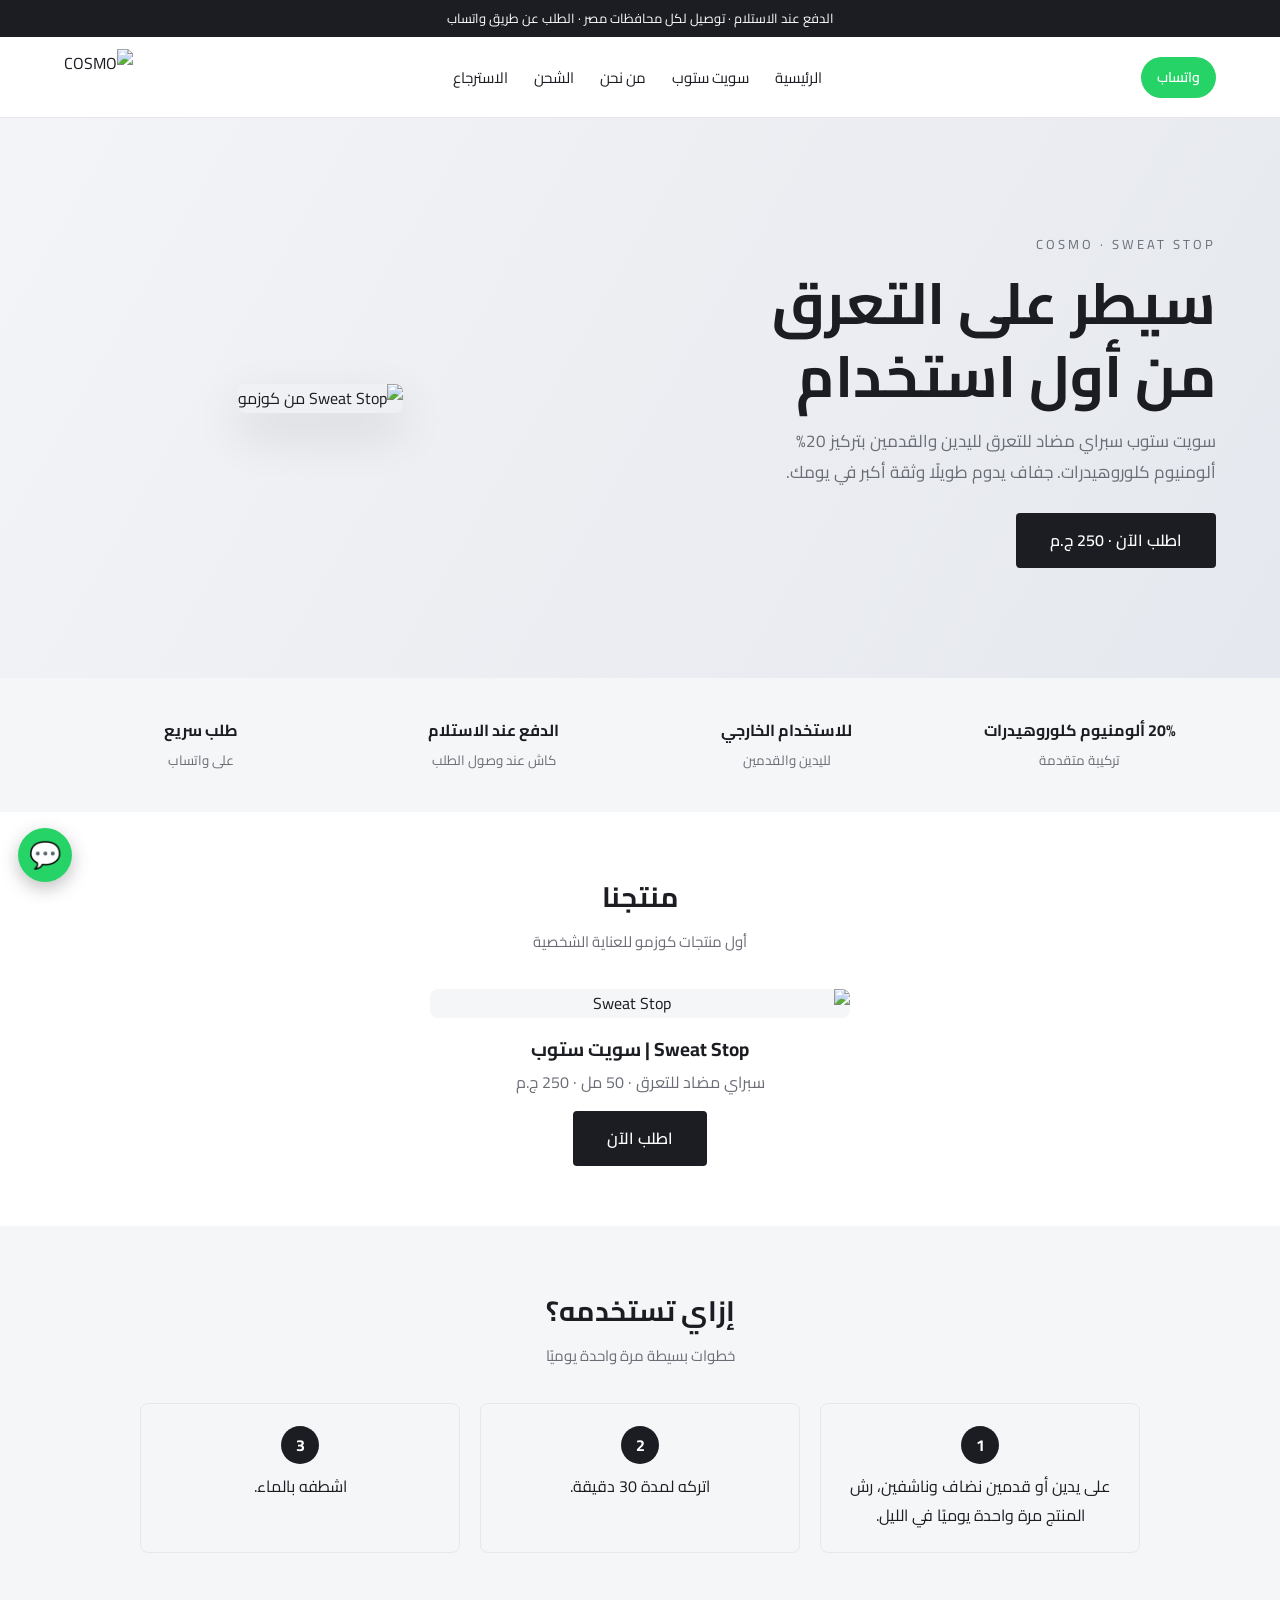
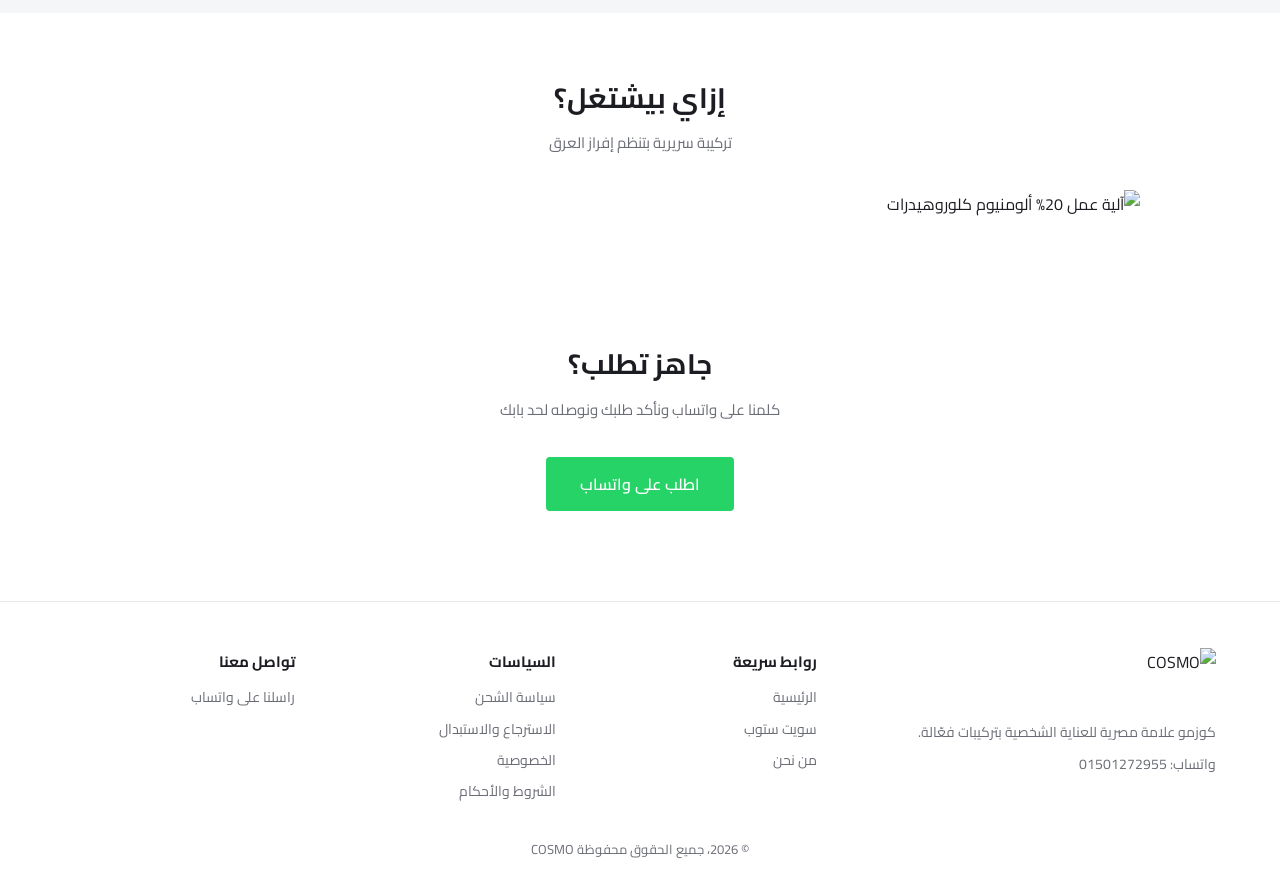
==== index.html @ e8ee3d99 "Add files via upload" ====
<!DOCTYPE html>
<html lang="ar" dir="rtl">
<head>
<meta charset="utf-8">
<meta name="viewport" content="width=device-width,initial-scale=1">
<title>COSMO | كوزمو للعناية الشخصية</title>
<meta name="description" content="كوزمو: عناية شخصية مصرية. سويت ستوب مضاد تعرق للأيدي والقدمين بتركيز 20% ألومنيوم كلوروهيدرات.">
<link rel="preconnect" href="https://fonts.googleapis.com"><link rel="preconnect" href="https://fonts.gstatic.com" crossorigin>
<link href="https://fonts.googleapis.com/css2?family=Cairo:wght@400;600;700&display=swap" rel="stylesheet">
<link rel="stylesheet" href="style.css">
</head>
<body>
<div class="bar">الدفع عند الاستلام · توصيل لكل محافظات مصر · الطلب عن طريق واتساب</div>
<header>
  <a class="wa-btn" href="https://wa.me/201501272955?text=%D8%A3%D9%87%D9%84%D8%A7%D9%8B%20%D9%83%D9%88%D8%B2%D9%85%D9%88%D8%8C%20%D8%B9%D8%A7%D9%8A%D8%B2%20%D8%A3%D8%B3%D8%AA%D9%81%D8%B3%D8%B1%20%D8%B9%D9%86%20%D9%85%D9%86%D8%AA%D8%AC">واتساب</a>
  <nav><a href="index.html">الرئيسية</a><a href="product.html">سويت ستوب</a><a href="about.html">من نحن</a><a href="shipping.html">الشحن</a><a href="returns.html">الاسترجاع</a></nav>
  <a class="logo" href="index.html"><img src="img/logo.png" alt="COSMO"></a>
</header>

<section class="hero">
  <div class="txt">
    <small>COSMO · SWEAT STOP</small>
    <h1>سيطر على التعرق<br>من أول استخدام</h1>
    <p>سويت ستوب سبراي مضاد للتعرق لليدين والقدمين بتركيز 20% ألومنيوم كلوروهيدرات. جفاف يدوم طويلًا وثقة أكبر في يومك.</p>
    <a class="btn" href="product.html">اطلب الآن · 250 ج.م</a>
  </div>
  <div class="im"><img src="img/product.jpg" alt="Sweat Stop من كوزمو"></div>
</section>

<section class="feat">
  <div><b>20% ألومنيوم كلوروهيدرات</b><small>تركيبة متقدمة</small></div>
  <div><b>للاستخدام الخارجي</b><small>لليدين والقدمين</small></div>
  <div><b>الدفع عند الاستلام</b><small>كاش عند وصول الطلب</small></div>
  <div><b>طلب سريع</b><small>على واتساب</small></div>
</section>

<section class="sec">
  <h2>منتجنا</h2><p class="sub">أول منتجات كوزمو للعناية الشخصية</p>
  <a class="pcard" href="product.html" style="display:block">
    <div class="im"><img src="img/product.jpg" alt="Sweat Stop"></div>
    <h3>Sweat Stop | سويت ستوب</h3>
    <div class="pr">سبراي مضاد للتعرق · 50 مل · 250 ج.م</div>
    <span class="btn">اطلب الآن</span>
  </a>
</section>

<section class="sec" style="background:var(--soft)">
  <h2>إزاي تستخدمه؟</h2><p class="sub">خطوات بسيطة مرة واحدة يوميًا</p>
  <div class="steps">
    <div><span>1</span><p>على يدين أو قدمين نضاف وناشفين، رش المنتج مرة واحدة يوميًا في الليل.</p></div>
    <div><span>2</span><p>اتركه لمدة 30 دقيقة.</p></div>
    <div><span>3</span><p>اشطفه بالماء.</p></div>
  </div>
</section>

<section class="sec science">
  <h2>إزاي بيشتغل؟</h2><p class="sub">تركيبة سريرية بتنظم إفراز العرق</p>
  <img src="img/science.jpg" alt="آلية عمل 20% ألومنيوم كلوروهيدرات">
</section>

<section class="sec" style="text-align:center">
  <h2>جاهز تطلب؟</h2><p class="sub">كلمنا على واتساب ونأكد طلبك ونوصله لحد بابك</p>
  <a class="btn wa" href="https://wa.me/201501272955?text=%D8%A3%D9%87%D9%84%D8%A7%D9%8B%20%D9%83%D9%88%D8%B2%D9%85%D9%88%D8%8C%20%D8%B9%D8%A7%D9%8A%D8%B2%20%D8%A3%D8%B7%D9%84%D8%A8%20%D8%B3%D9%88%D9%8A%D8%AA%20%D8%B3%D8%AA%D9%88%D8%A8">اطلب على واتساب</a>
</section>

<footer>
  <div class="fg">
    <div><img src="img/logo.png" alt="COSMO"><p>كوزمو علامة مصرية للعناية الشخصية بتركيبات فعّالة.</p><p>واتساب: <span dir="ltr">01501272955</span></p></div>
    <div><h4>روابط سريعة</h4><a href="index.html">الرئيسية</a><a href="product.html">سويت ستوب</a><a href="about.html">من نحن</a></div>
    <div><h4>السياسات</h4><a href="shipping.html">سياسة الشحن</a><a href="returns.html">الاسترجاع والاستبدال</a><a href="privacy.html">الخصوصية</a><a href="terms.html">الشروط والأحكام</a></div>
    <div><h4>تواصل معنا</h4><a href="https://wa.me/201501272955?text=%D8%A3%D9%87%D9%84%D8%A7%D9%8B%20%D9%83%D9%88%D8%B2%D9%85%D9%88">راسلنا على واتساب</a></div>
  </div>
  <div class="copy">© 2026، جميع الحقوق محفوظة COSMO</div>
</footer>
<a class="float" href="https://wa.me/201501272955?text=%D8%A3%D9%87%D9%84%D8%A7%D9%8B%20%D9%83%D9%88%D8%B2%D9%85%D9%88%D8%8C%20%D8%B9%D8%A7%D9%8A%D8%B2%20%D8%A3%D8%B7%D9%84%D8%A8%20%D8%B3%D9%88%D9%8A%D8%AA%20%D8%B3%D8%AA%D9%88%D8%A8" aria-label="واتساب">💬</a>
</body>
</html>
---- style.css ----
:root{--ink:#1c1d22;--mute:#6b6d76;--line:#e8e8ec;--soft:#f5f6f8}
*{box-sizing:border-box;margin:0;padding:0}
html{scroll-behavior:smooth}
body{font-family:'Cairo','Segoe UI',Tahoma,sans-serif;color:var(--ink);background:#fff;line-height:1.8}
a{color:inherit;text-decoration:none}
img{max-width:100%;display:block}
.bar{background:var(--ink);color:#fff;text-align:center;font-size:13px;padding:7px 10px}
header{display:flex;align-items:center;justify-content:space-between;padding:12px 5vw;border-bottom:1px solid var(--line);position:sticky;top:0;background:#fff;z-index:10}
header .logo img{height:56px;width:auto}
nav{display:flex;gap:26px;font-size:15px}
nav a:hover{color:var(--mute)}
.wa-btn{background:#25d366;color:#fff;padding:8px 16px;border-radius:30px;font-size:14px;font-weight:600}
.btn{display:inline-block;background:var(--ink);color:#fff;padding:13px 34px;border-radius:4px;font-size:16px;font-weight:600;border:0;cursor:pointer;font-family:inherit}
.btn:hover{opacity:.88}
.btn.wa{background:#25d366}
.btn.light{background:#fff;color:var(--ink)}
.hero{display:grid;grid-template-columns:1fr 1fr;align-items:center;min-height:560px;background:linear-gradient(120deg,#f3f4f7,#e5e8ee)}
.hero .txt{padding:5vw}
.hero small{letter-spacing:3px;color:var(--mute);font-size:13px}
.hero h1{font-size:clamp(34px,5vw,58px);line-height:1.25;margin:10px 0 14px}
.hero p{color:var(--mute);max-width:460px;margin-bottom:26px;font-size:17px}
.hero .im{height:100%;display:flex;align-items:center;justify-content:center;padding:30px}
.hero .im img{max-height:520px;width:auto;border-radius:8px;box-shadow:0 20px 50px rgba(0,0,0,.12)}
.sec{padding:60px 5vw}
.sec h2{font-size:28px;text-align:center;margin-bottom:6px}
.sec .sub{text-align:center;color:var(--mute);margin-bottom:34px;font-size:15px}
.pcard{max-width:420px;margin:0 auto;text-align:center}
.pcard .im{background:var(--soft);border-radius:8px;overflow:hidden}
.pcard h3{margin:14px 0 2px;font-size:19px}
.pcard .pr{color:var(--mute);margin-bottom:14px}
.feat{display:grid;grid-template-columns:repeat(4,1fr);gap:20px;background:var(--soft);padding:38px 5vw;text-align:center}
.feat b{display:block}
.feat small{color:var(--mute)}
.two{display:grid;grid-template-columns:1fr 1fr;gap:40px;align-items:center;max-width:1100px;margin:0 auto}
.steps{display:grid;grid-template-columns:repeat(3,1fr);gap:20px;max-width:1000px;margin:0 auto}
.steps div{border:1px solid var(--line);border-radius:8px;padding:22px;text-align:center}
.steps span{display:inline-flex;width:38px;height:38px;border-radius:50%;background:var(--ink);color:#fff;align-items:center;justify-content:center;font-weight:700;margin-bottom:8px}
.science img{border-radius:8px;max-width:1000px;margin:0 auto;width:100%}
.prod{display:grid;grid-template-columns:1fr 1fr;gap:50px;max-width:1100px;margin:0 auto;padding:50px 5vw;align-items:start}
.prod .im{background:var(--soft);border-radius:8px;overflow:hidden}
.prod h1{font-size:32px}
.prod .pr{font-size:26px;font-weight:700;margin:6px 0 16px}
.prod ul{margin:12px 22px 12px 0;color:var(--mute)}
.order{background:var(--soft);border-radius:8px;padding:20px;margin-top:22px}
.order label{display:block;font-size:14px;margin:10px 0 4px;font-weight:600}
.order input,.order select{width:100%;padding:11px;border:1px solid var(--line);border-radius:4px;font-family:inherit;font-size:15px}
.order .total{margin:14px 0;font-weight:700;font-size:18px}
.order .note{font-size:13px;color:var(--mute);margin-top:10px}
.doc{max-width:820px;margin:0 auto;padding:50px 5vw}
.doc h1{font-size:30px;margin-bottom:20px}
.doc h2{font-size:20px;margin:26px 0 8px}
.doc p,.doc li{color:#3a3b42;margin-bottom:8px}
.doc ul,.doc ol{margin:0 24px 10px 0}
footer{padding:46px 5vw 22px;border-top:1px solid var(--line);margin-top:30px}
.fg{display:grid;grid-template-columns:1.6fr 1fr 1fr 1fr;gap:30px}
.fg img{height:64px;width:auto;margin-bottom:8px}
.fg p,.fg a{color:var(--mute);font-size:14px;display:block;margin-bottom:6px}
.fg h4{margin-bottom:10px;font-size:15px}
.copy{text-align:center;color:var(--mute);font-size:13px;margin-top:28px}
.float{position:fixed;bottom:18px;left:18px;background:#25d366;color:#fff;width:54px;height:54px;border-radius:50%;display:flex;align-items:center;justify-content:center;font-size:26px;box-shadow:0 6px 18px rgba(0,0,0,.25);z-index:20}
@media(max-width:800px){nav{display:none}.hero,.two,.prod{grid-template-columns:1fr}.feat,.fg,.steps{grid-template-columns:1fr 1fr}.steps{grid-template-columns:1fr}.hero .im{padding:0 20px 30px}}
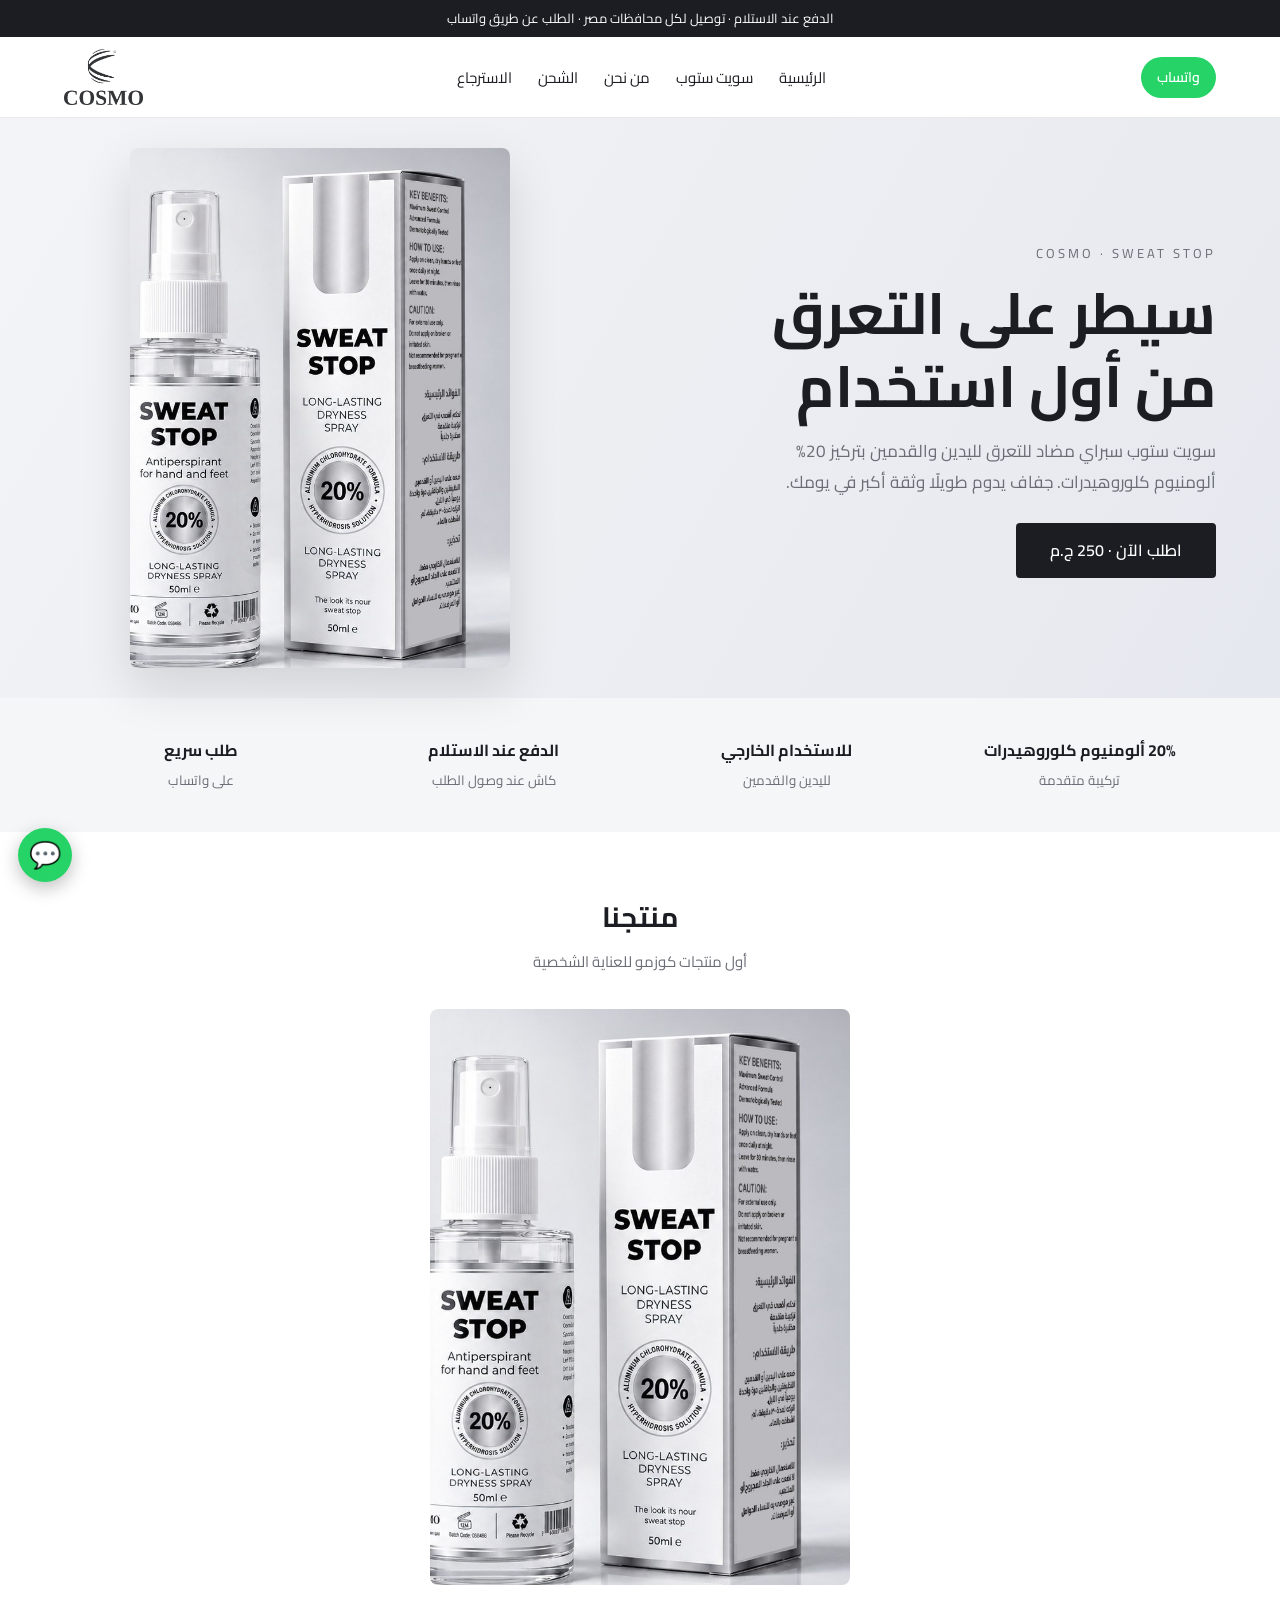
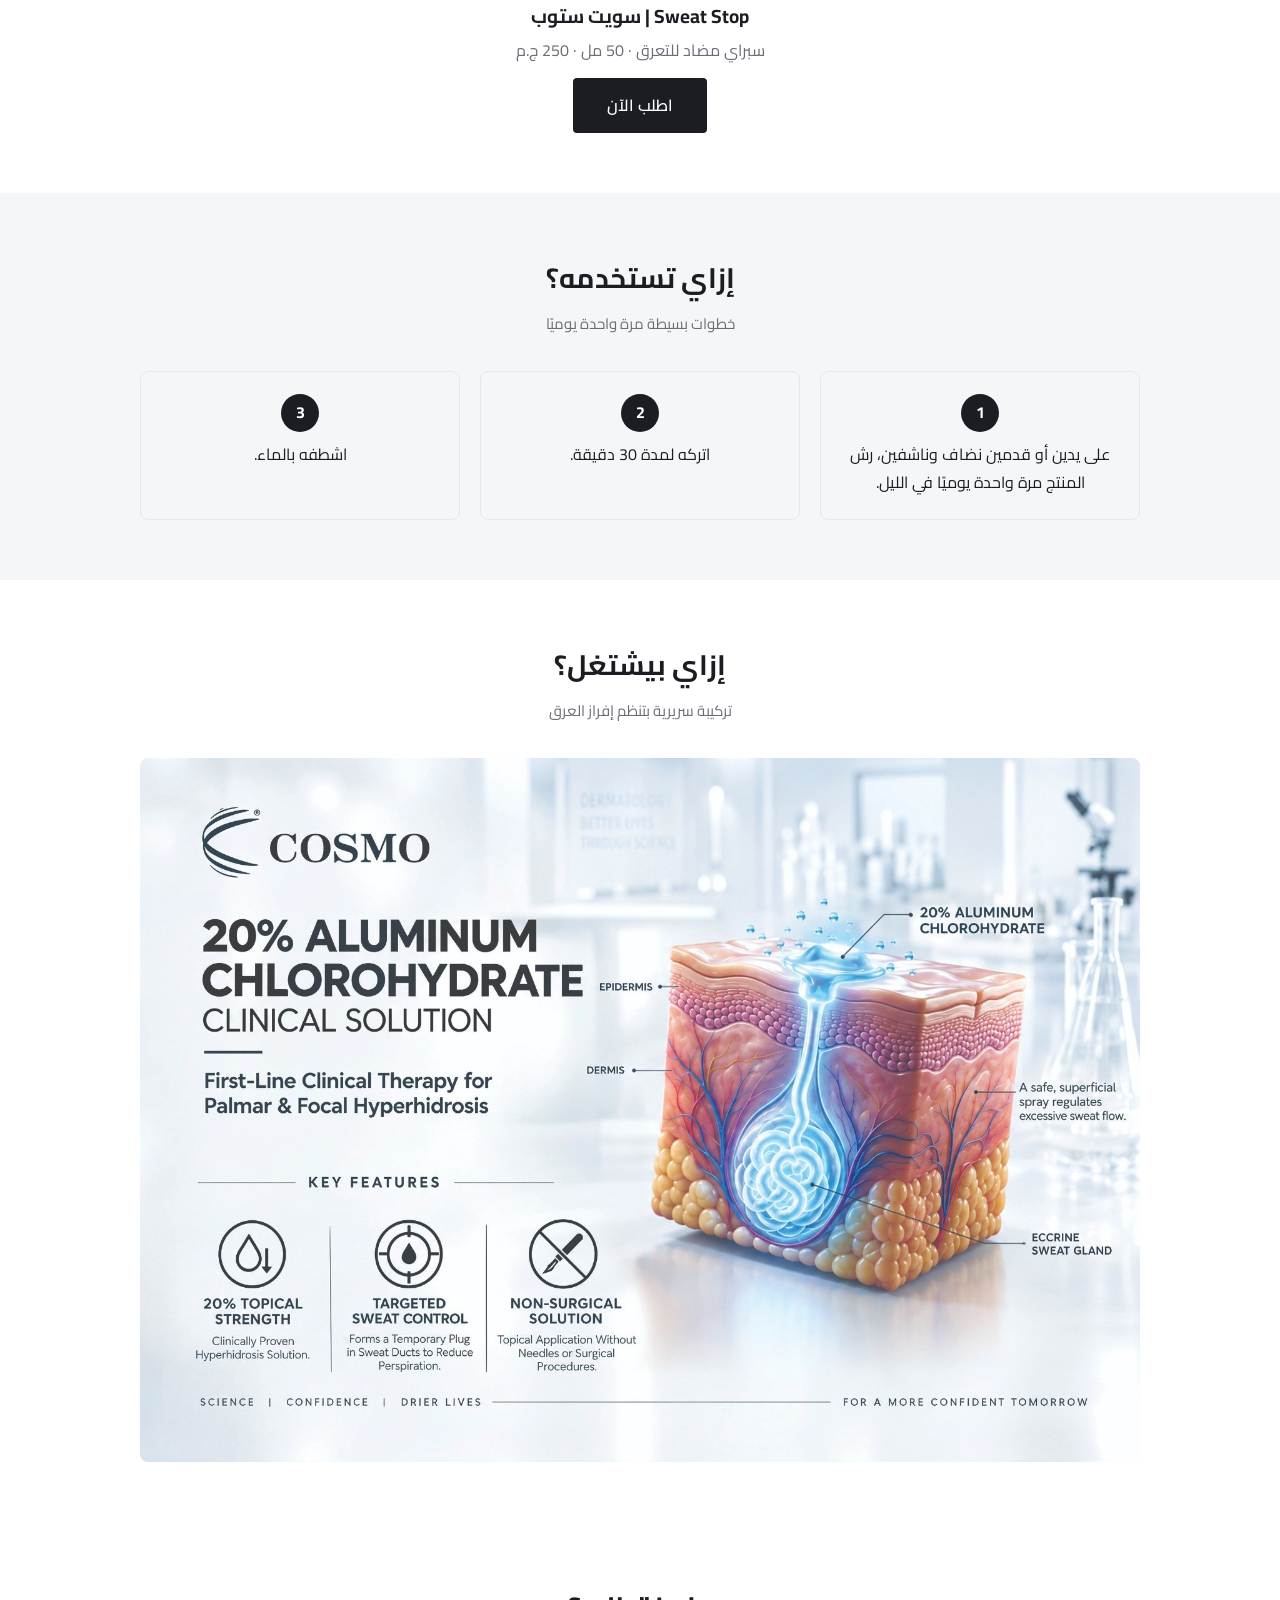
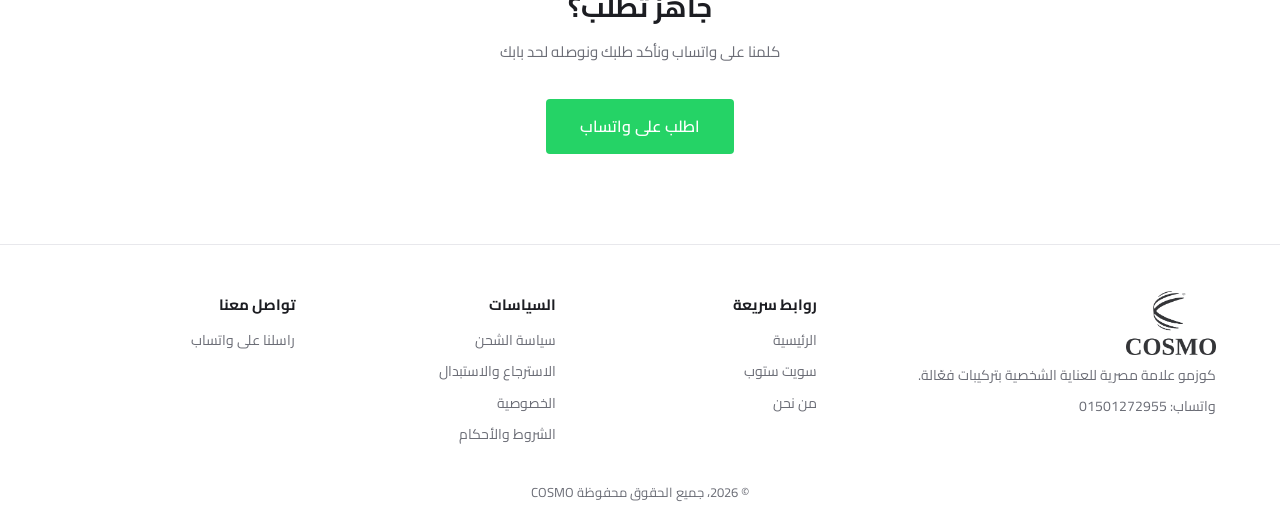
==== commit cbc96fb2: "Add files via upload" ====
--- a/index.html
+++ b/index.html
@@ -14,7 +14,7 @@
 <header>
   <a class="wa-btn" href="https://wa.me/201501272955?text=%D8%A3%D9%87%D9%84%D8%A7%D9%8B%20%D9%83%D9%88%D8%B2%D9%85%D9%88%D8%8C%20%D8%B9%D8%A7%D9%8A%D8%B2%20%D8%A3%D8%B3%D8%AA%D9%81%D8%B3%D8%B1%20%D8%B9%D9%86%20%D9%85%D9%86%D8%AA%D8%AC">واتساب</a>
   <nav><a href="index.html">الرئيسية</a><a href="product.html">سويت ستوب</a><a href="about.html">من نحن</a><a href="shipping.html">الشحن</a><a href="returns.html">الاسترجاع</a></nav>
-  <a class="logo" href="index.html"><img src="img/logo.png" alt="COSMO"></a>
+  <a class="logo" href="index.html"><img src="logo.png" alt="COSMO"></a>
 </header>
 
 <section class="hero">
@@ -24,7 +24,7 @@
     <p>سويت ستوب سبراي مضاد للتعرق لليدين والقدمين بتركيز 20% ألومنيوم كلوروهيدرات. جفاف يدوم طويلًا وثقة أكبر في يومك.</p>
     <a class="btn" href="product.html">اطلب الآن · 250 ج.م</a>
   </div>
-  <div class="im"><img src="img/product.jpg" alt="Sweat Stop من كوزمو"></div>
+  <div class="im"><img src="product.jpg" alt="Sweat Stop من كوزمو"></div>
 </section>
 
 <section class="feat">
@@ -37,7 +37,7 @@
 <section class="sec">
   <h2>منتجنا</h2><p class="sub">أول منتجات كوزمو للعناية الشخصية</p>
   <a class="pcard" href="product.html" style="display:block">
-    <div class="im"><img src="img/product.jpg" alt="Sweat Stop"></div>
+    <div class="im"><img src="product.jpg" alt="Sweat Stop"></div>
     <h3>Sweat Stop | سويت ستوب</h3>
     <div class="pr">سبراي مضاد للتعرق · 50 مل · 250 ج.م</div>
     <span class="btn">اطلب الآن</span>
@@ -55,7 +55,7 @@
 
 <section class="sec science">
   <h2>إزاي بيشتغل؟</h2><p class="sub">تركيبة سريرية بتنظم إفراز العرق</p>
-  <img src="img/science.jpg" alt="آلية عمل 20% ألومنيوم كلوروهيدرات">
+  <img src="science.jpg" alt="آلية عمل 20% ألومنيوم كلوروهيدرات">
 </section>
 
 <section class="sec" style="text-align:center">
@@ -65,7 +65,7 @@
 
 <footer>
   <div class="fg">
-    <div><img src="img/logo.png" alt="COSMO"><p>كوزمو علامة مصرية للعناية الشخصية بتركيبات فعّالة.</p><p>واتساب: <span dir="ltr">01501272955</span></p></div>
+    <div><img src="logo.png" alt="COSMO"><p>كوزمو علامة مصرية للعناية الشخصية بتركيبات فعّالة.</p><p>واتساب: <span dir="ltr">01501272955</span></p></div>
     <div><h4>روابط سريعة</h4><a href="index.html">الرئيسية</a><a href="product.html">سويت ستوب</a><a href="about.html">من نحن</a></div>
     <div><h4>السياسات</h4><a href="shipping.html">سياسة الشحن</a><a href="returns.html">الاسترجاع والاستبدال</a><a href="privacy.html">الخصوصية</a><a href="terms.html">الشروط والأحكام</a></div>
     <div><h4>تواصل معنا</h4><a href="https://wa.me/201501272955?text=%D8%A3%D9%87%D9%84%D8%A7%D9%8B%20%D9%83%D9%88%D8%B2%D9%85%D9%88">راسلنا على واتساب</a></div>
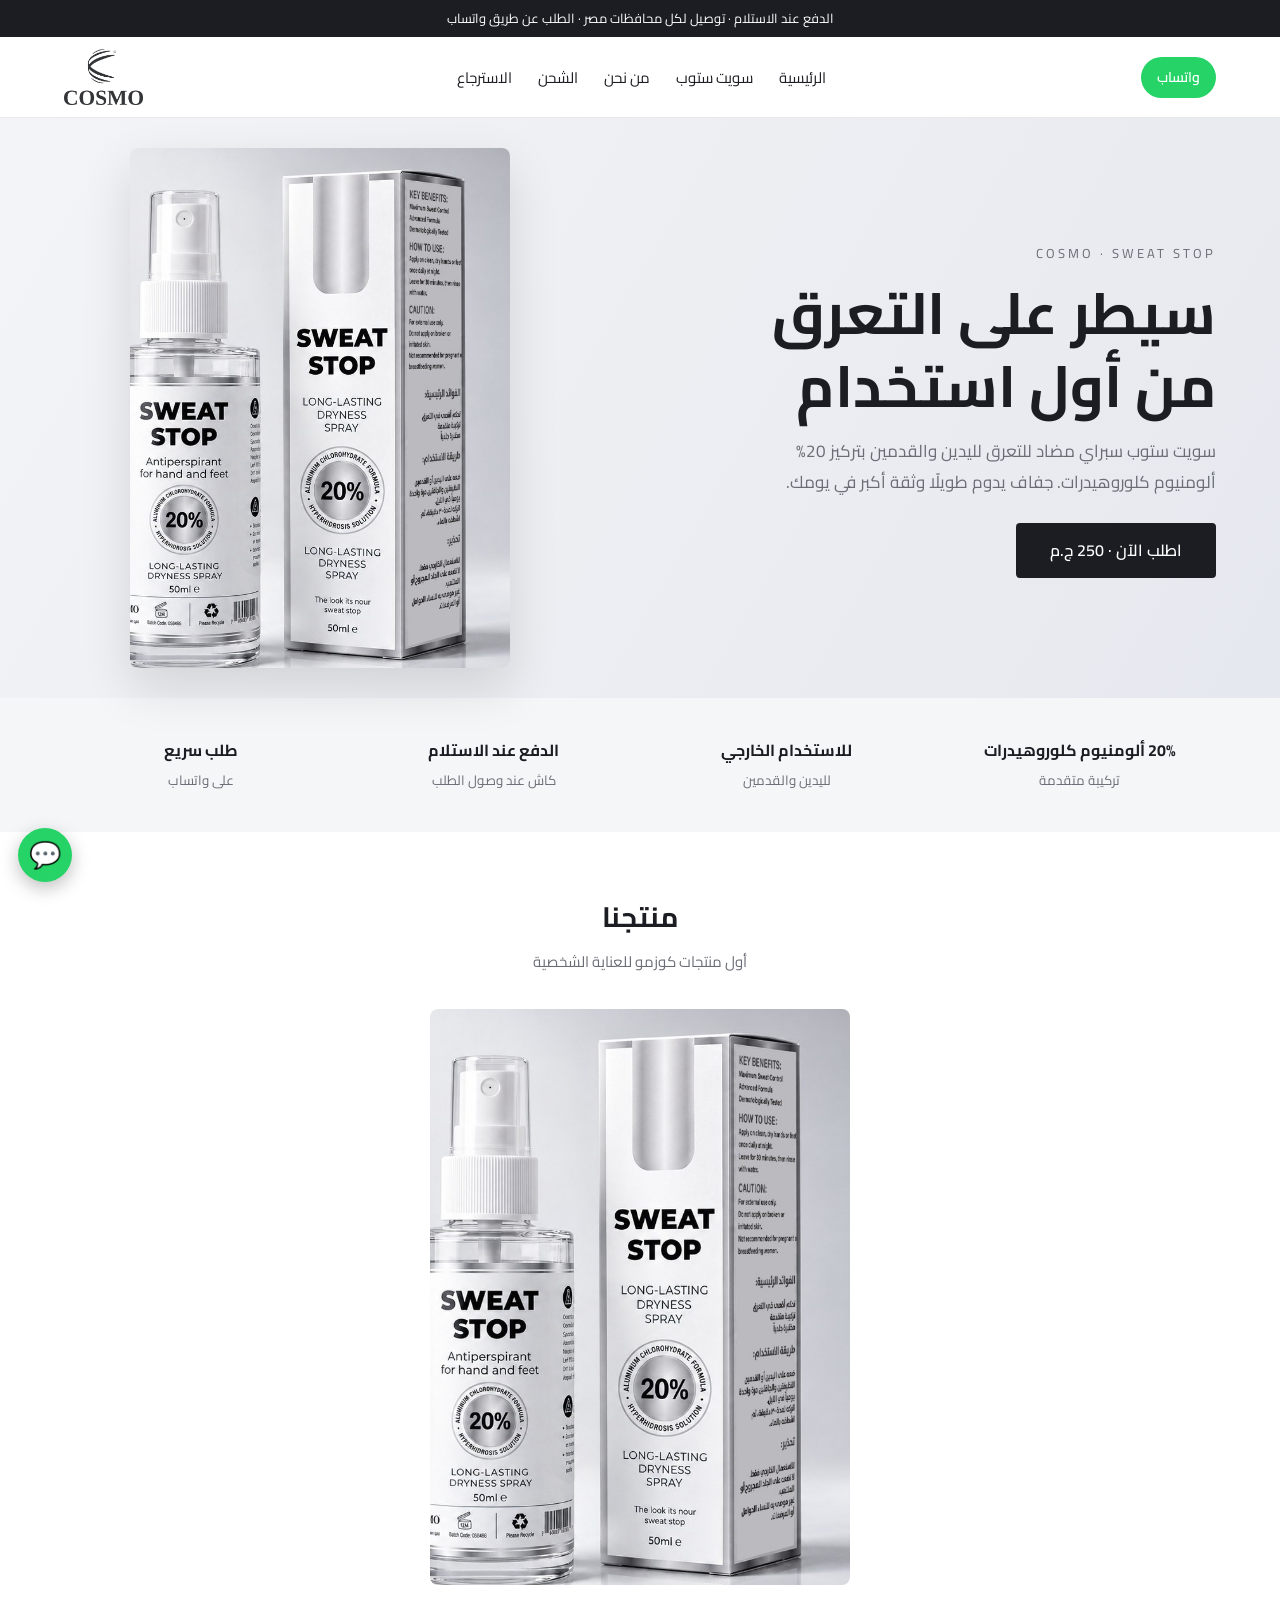
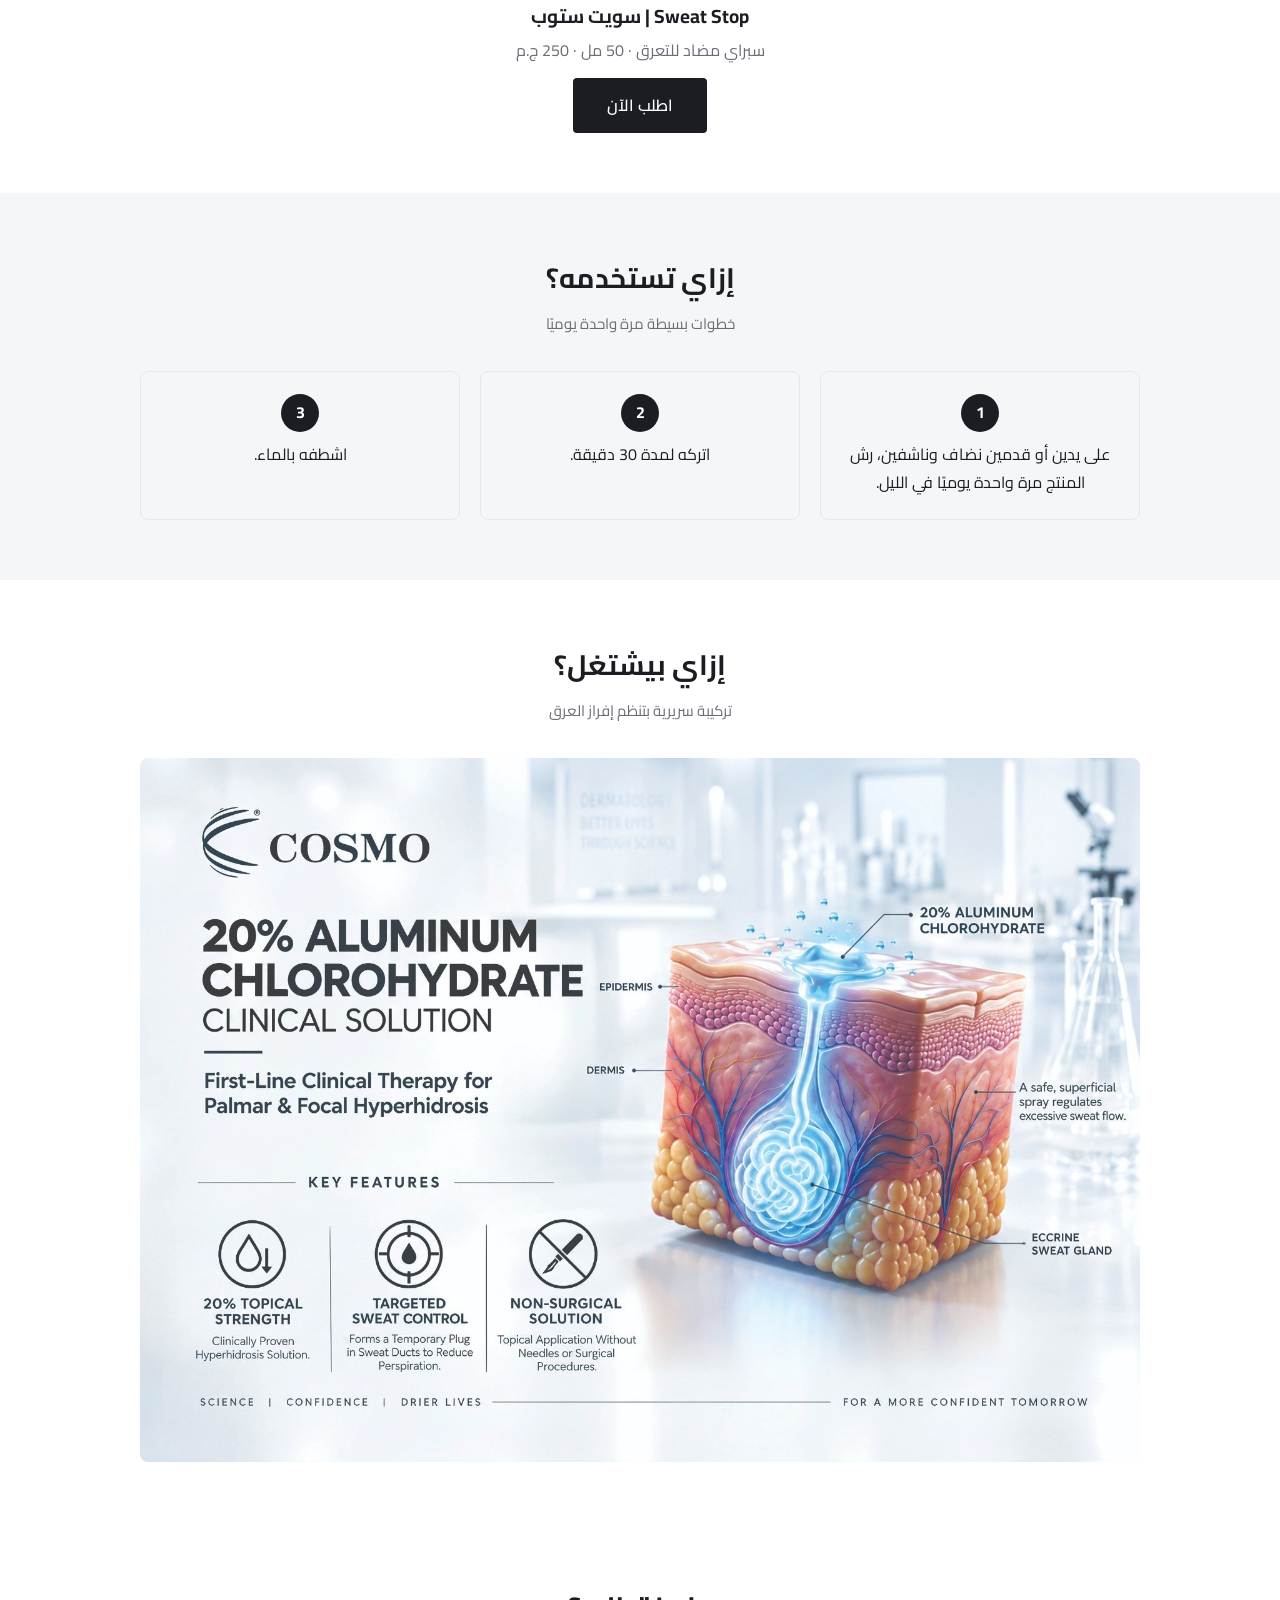
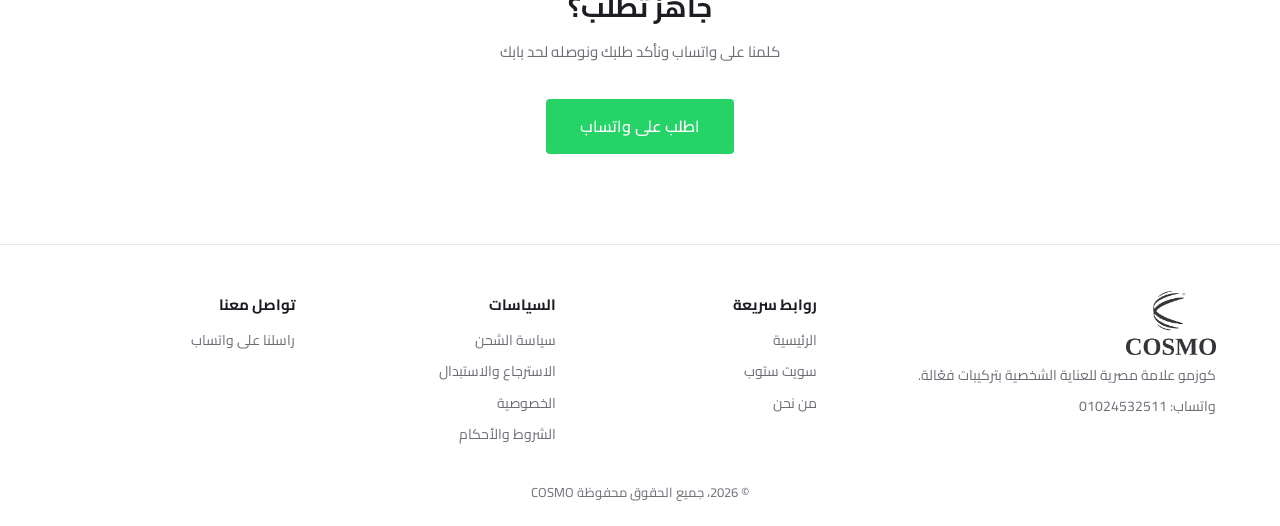
==== commit 24d40bfe: "Add files via upload" ====
--- a/index.html
+++ b/index.html
@@ -12,7 +12,7 @@
 <body>
 <div class="bar">الدفع عند الاستلام · توصيل لكل محافظات مصر · الطلب عن طريق واتساب</div>
 <header>
-  <a class="wa-btn" href="https://wa.me/201501272955?text=%D8%A3%D9%87%D9%84%D8%A7%D9%8B%20%D9%83%D9%88%D8%B2%D9%85%D9%88%D8%8C%20%D8%B9%D8%A7%D9%8A%D8%B2%20%D8%A3%D8%B3%D8%AA%D9%81%D8%B3%D8%B1%20%D8%B9%D9%86%20%D9%85%D9%86%D8%AA%D8%AC">واتساب</a>
+  <a class="wa-btn" href="https://wa.me/201024532511?text=%D8%A3%D9%87%D9%84%D8%A7%D9%8B%20%D9%83%D9%88%D8%B2%D9%85%D9%88%D8%8C%20%D8%B9%D8%A7%D9%8A%D8%B2%20%D8%A3%D8%B3%D8%AA%D9%81%D8%B3%D8%B1%20%D8%B9%D9%86%20%D9%85%D9%86%D8%AA%D8%AC">واتساب</a>
   <nav><a href="index.html">الرئيسية</a><a href="product.html">سويت ستوب</a><a href="about.html">من نحن</a><a href="shipping.html">الشحن</a><a href="returns.html">الاسترجاع</a></nav>
   <a class="logo" href="index.html"><img src="logo.png" alt="COSMO"></a>
 </header>
@@ -60,18 +60,18 @@
 
 <section class="sec" style="text-align:center">
   <h2>جاهز تطلب؟</h2><p class="sub">كلمنا على واتساب ونأكد طلبك ونوصله لحد بابك</p>
-  <a class="btn wa" href="https://wa.me/201501272955?text=%D8%A3%D9%87%D9%84%D8%A7%D9%8B%20%D9%83%D9%88%D8%B2%D9%85%D9%88%D8%8C%20%D8%B9%D8%A7%D9%8A%D8%B2%20%D8%A3%D8%B7%D9%84%D8%A8%20%D8%B3%D9%88%D9%8A%D8%AA%20%D8%B3%D8%AA%D9%88%D8%A8">اطلب على واتساب</a>
+  <a class="btn wa" href="https://wa.me/201024532511?text=%D8%A3%D9%87%D9%84%D8%A7%D9%8B%20%D9%83%D9%88%D8%B2%D9%85%D9%88%D8%8C%20%D8%B9%D8%A7%D9%8A%D8%B2%20%D8%A3%D8%B7%D9%84%D8%A8%20%D8%B3%D9%88%D9%8A%D8%AA%20%D8%B3%D8%AA%D9%88%D8%A8">اطلب على واتساب</a>
 </section>
 
 <footer>
   <div class="fg">
-    <div><img src="logo.png" alt="COSMO"><p>كوزمو علامة مصرية للعناية الشخصية بتركيبات فعّالة.</p><p>واتساب: <span dir="ltr">01501272955</span></p></div>
+    <div><img src="logo.png" alt="COSMO"><p>كوزمو علامة مصرية للعناية الشخصية بتركيبات فعّالة.</p><p>واتساب: <span dir="ltr">01024532511</span></p></div>
     <div><h4>روابط سريعة</h4><a href="index.html">الرئيسية</a><a href="product.html">سويت ستوب</a><a href="about.html">من نحن</a></div>
     <div><h4>السياسات</h4><a href="shipping.html">سياسة الشحن</a><a href="returns.html">الاسترجاع والاستبدال</a><a href="privacy.html">الخصوصية</a><a href="terms.html">الشروط والأحكام</a></div>
-    <div><h4>تواصل معنا</h4><a href="https://wa.me/201501272955?text=%D8%A3%D9%87%D9%84%D8%A7%D9%8B%20%D9%83%D9%88%D8%B2%D9%85%D9%88">راسلنا على واتساب</a></div>
+    <div><h4>تواصل معنا</h4><a href="https://wa.me/201024532511?text=%D8%A3%D9%87%D9%84%D8%A7%D9%8B%20%D9%83%D9%88%D8%B2%D9%85%D9%88">راسلنا على واتساب</a></div>
   </div>
   <div class="copy">© 2026، جميع الحقوق محفوظة COSMO</div>
 </footer>
-<a class="float" href="https://wa.me/201501272955?text=%D8%A3%D9%87%D9%84%D8%A7%D9%8B%20%D9%83%D9%88%D8%B2%D9%85%D9%88%D8%8C%20%D8%B9%D8%A7%D9%8A%D8%B2%20%D8%A3%D8%B7%D9%84%D8%A8%20%D8%B3%D9%88%D9%8A%D8%AA%20%D8%B3%D8%AA%D9%88%D8%A8" aria-label="واتساب">💬</a>
+<a class="float" href="https://wa.me/201024532511?text=%D8%A3%D9%87%D9%84%D8%A7%D9%8B%20%D9%83%D9%88%D8%B2%D9%85%D9%88%D8%8C%20%D8%B9%D8%A7%D9%8A%D8%B2%20%D8%A3%D8%B7%D9%84%D8%A8%20%D8%B3%D9%88%D9%8A%D8%AA%20%D8%B3%D8%AA%D9%88%D8%A8" aria-label="واتساب">💬</a>
 </body>
 </html>
